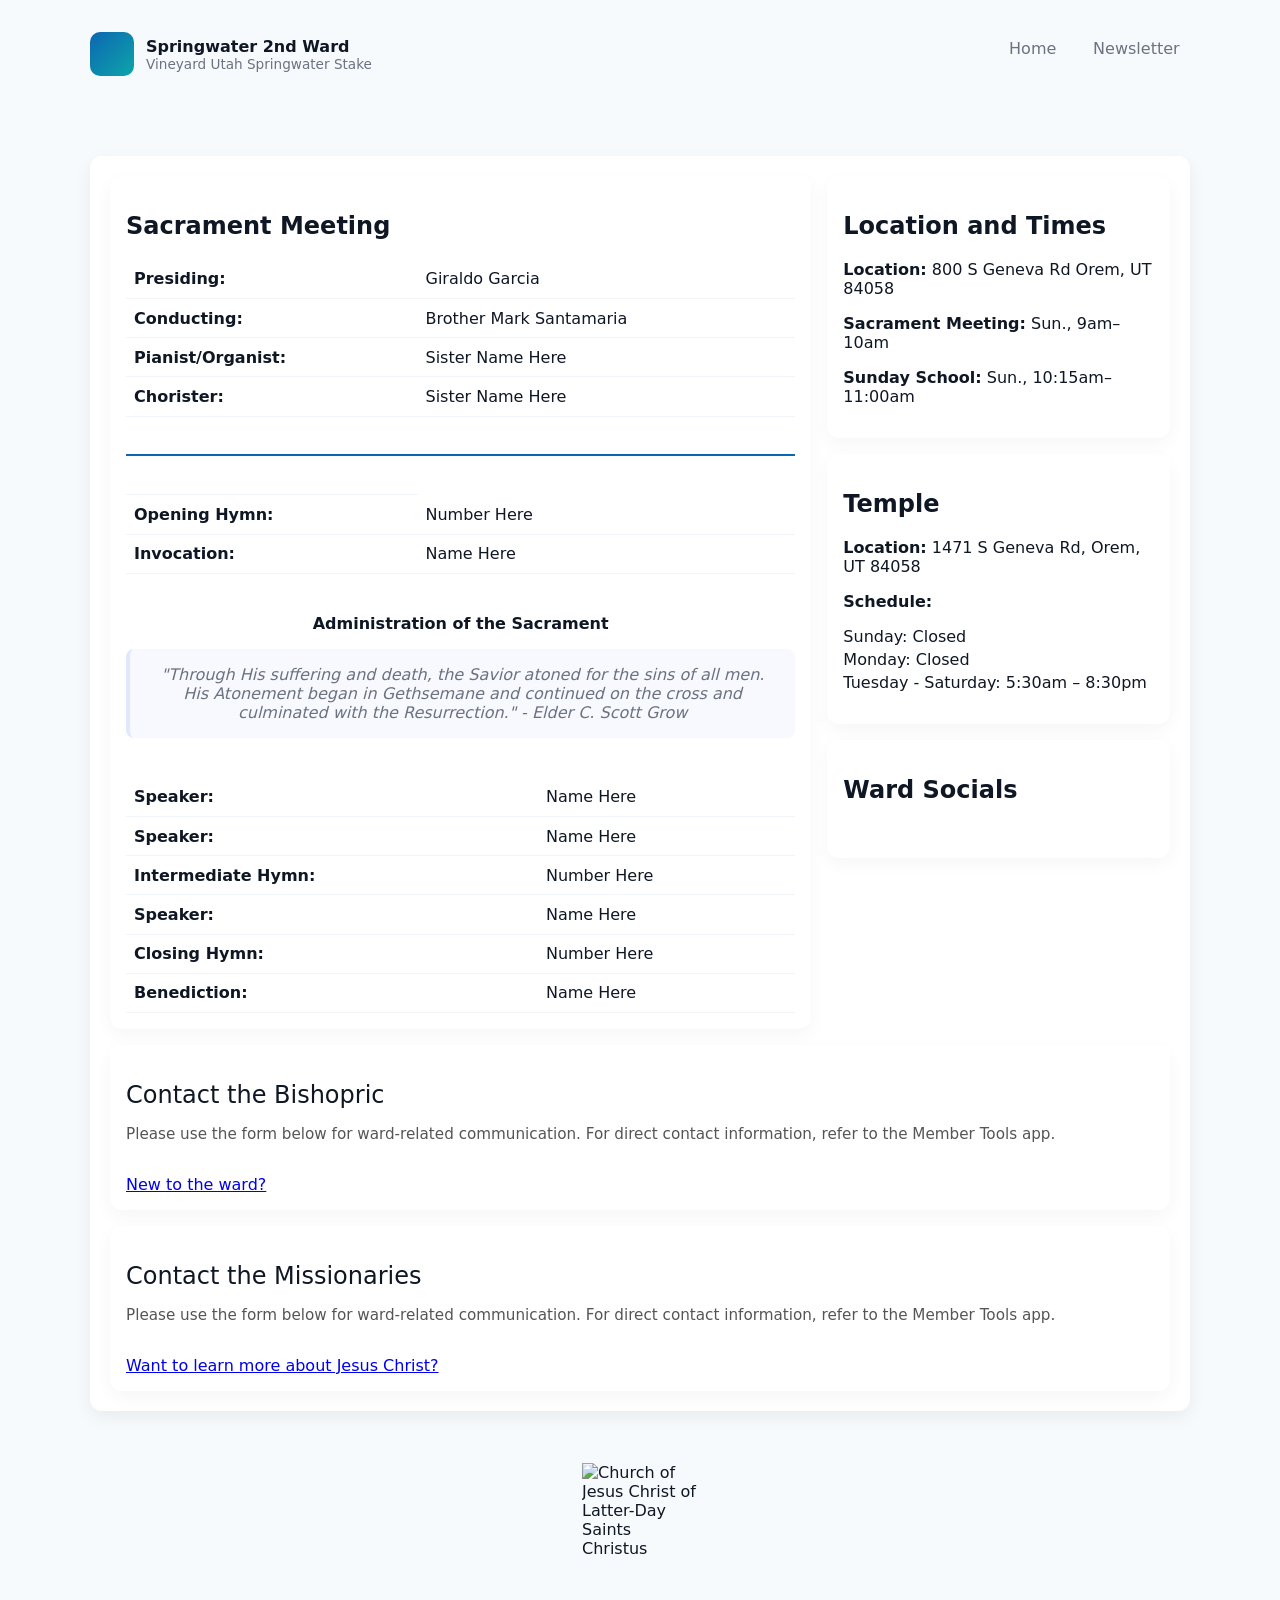
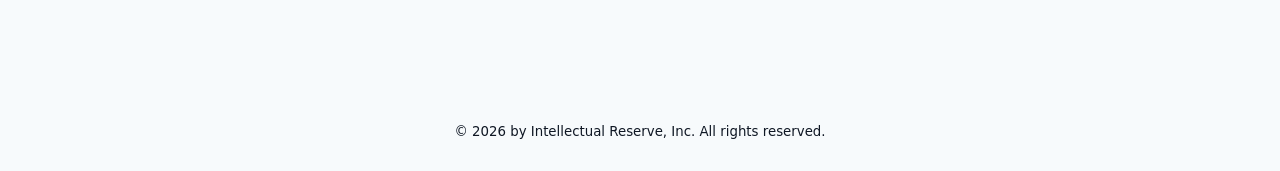
==== index.html @ 12792d0a "Initial Commit" ====
<!doctype html>
<html lang="en">

<head>
  <meta charset="utf-8" />
  <meta name="viewport" content="width=device-width,initial-scale=1" />
  <title>Ward Website — Programs</title>
  <meta name="description" content="Ward Program" />
  <link rel="stylesheet" href="styles.css" />
  <script src="https://kit.fontawesome.com/2ba85fff21.js" crossorigin="anonymous"></script>
</head>

<body>
  <main class="container" role="main">
    <header>
      <a class="brand" href="/springwater-second/index.html">
        <div class="logo" aria-hidden="true">
          <i class="fas fa-place-of-worship fa-lg"></i>
        </div>
        <div>
          <div class="bold">Springwater 2nd Ward</div>
          <div class="sub-head-text">Vineyard Utah Springwater Stake</div>
        </div>
      </a>

      <nav aria-label="Primary navigation">
        <a href="/springwater-second/index.html" aria-current="page">Home</a>
        <a href="/springwater-second/newsletter.html">Newsletter</a>
      </nav>
    </header>

    <section class="hero" aria-labelledby="hero-title">
      <div class="grid">
        <div class="col-2 col-8">
          <section class="card" aria-labelledby="schedule-title">
            <h2>Sacrament Meeting</h2>
            <table aria-describedby="itenery-desc">
              <tbody>
                <tr>
                  <td class="bold">Presiding:</td>
                  <td>Giraldo Garcia</td>
                </tr>
                <tr>
                  <td class="bold">Conducting:</td>
                  <td>Brother Mark Santamaria</td>
                </tr>
                <tr>
                  <td class="bold">Pianist/Organist:</td>
                  <td>Sister Name Here</td>
                </tr>
                <tr>
                  <td class="bold margin-bottom-20">Chorister:</td>
                  <td>Sister Name Here</td>
                </tr>
                <tr>
                  <td>&nbsp;</td>
                </tr>
                <tr class="border-bottom"></tr>
                <tr>
                  <td>&nbsp;</td>
                </tr>
                <tr>
                  <td class="bold">Opening Hymn:</td>
                  <td>Number Here</td>
                </tr>
                <tr>
                  <td class="bold">Invocation:</td>
                  <td>Name Here</td>
                </tr>
              </tbody>
            </table>
            <p class="bold text-center margin-top-40">Administration of the Sacrament</p>
            <p class="quote text-center margin-bottom-40">
              "Through His suffering and death, the Savior atoned for
              the sins of all men. His Atonement began in Gethsemane and
              continued on the cross and culminated with the
              Resurrection." - Elder C. Scott Grow
            </p>
            <table aria-describedby="itenery-desc">
              <tbody>
                <tr>
                  <td class="bold">Speaker:</td>
                  <td>Name Here</td>
                </tr>
                <tr>
                  <td class="bold">Speaker:</td>
                  <td>Name Here</td>
                </tr>
                <tr>
                  <td class="bold">Intermediate Hymn:</td>
                  <td>Number Here</td>
                </tr>
                <tr>
                  <td class="bold">Speaker:</td>
                  <td>Name Here</td>
                </tr>
                <tr>
                  <td class="bold">Closing Hymn:</td>
                  <td>Number Here</td>
                </tr>
                <tr>
                  <td class="bold">Benediction:</td>
                  <td>Name Here</td>
                </tr>
              </tbody>
            </table>
          </section>
        </div>

        <aside class="col-1 col-4">
          <section class="card" aria-labelledby="about-title">
            <h2>Location and Times</h2>
            <p class="margin-top-4">
              <strong>Location:</strong> 800 S Geneva Rd Orem, UT 84058
            </p>
            <p class="margin-top-8">
              <strong>Sacrament Meeting:</strong> Sun., 9am–10am
            </p>
            <p class="margin-top-8">
              <strong>Sunday School:</strong> Sun., 10:15am–11:00am
            </p>
          </section>
          <section class="card margin-top-16" aria-labelledby="about-title">
            <h2>Temple</h2>
            <p class="margin-top-4">
              <strong>Location:</strong> 1471 S Geneva Rd, Orem, UT 84058
            </p>
            <p class="margin-top-8">
              <strong>Schedule:</strong>
            <ul class="list-style-none">
              <li class="margin-top-4">Sunday: Closed</li>
              <li class="margin-top-4">Monday: Closed</li>
              <li class="margin-top-4">Tuesday - Saturday: 5:30am – 8:30pm</li>
            </ul>
            </p>
          </section>
          <section class="card col-1 col-4 margin-top-16" aria-labelledby="about-title">
            <h2>Ward Socials</h2>
            <div class="display flex">
              <a class="margin-8 facebook" href="https://www.facebook.com" target="_blank" rel="noopener"><i
                  class="fa-brands fa-square-facebook fa-2x"></i></a>
              <a class="margin-8 instagram" href="https://www.instagram.com" target="_blank" rel="noopener"><i
                  class="fa-brands fa-square-instagram fa-2x"></i></a>
            </div>
          </section>
        </aside>
        <section class="card contact-section col-3 col-12" aria-labelledby="contact-missionaries">
          <div class="container">
            <h2>Contact the Bishopric</h2>
            <p class="contact-description">
              Please use the form below for ward-related communication.
              For direct contact information, refer to the Member Tools app.
            </p>
            <div class="form-wrapper">
              <!-- Replace this iframe src with the official ward Google Form link -->
              <!-- <iframe title="Contact Bishopric"
                src="https://forms.gle/CwHqQdtgkZvZw27q7"
                width="640" height="1038" frameborder="0" marginheight="0" marginwidth="0">Loading…</iframe> -->
                <a href="https://forms.gle/CwHqQdtgkZvZw27q7" target="_blank" rel="noopener">New to the ward?</a>
            </div>
        </section><section class="card contact-section col-3 col-12" aria-labelledby="contact-missionaries">
          <div class="container">
            <h2>Contact the Missionaries</h2>
            <p class="contact-description">
              Please use the form below for ward-related communication.
              For direct contact information, refer to the Member Tools app.
            </p>
            <div class="form-wrapper">
              <!-- Replace this iframe src with the official ward Google Form link -->
              <!-- <iframe
                src="https://forms.gle/y6xh6jNH6sEqfmrf6"
                width="640" height="966" frameborder="0" marginheight="0" marginwidth="0">Loading…</iframe> -->
                <a href="https://forms.gle/y6xh6jNH6sEqfmrf6" target="_blank" rel="noopener">Want to learn more about Jesus Christ?</a>
            </div>
        </section>
        </aside>
      </div>
    </section>

    <footer class="display-flex flex-column align-items-center">
      <img class="christus-img"
        src="https://www.churchofjesuschrist.org/imgs/0fd2691a8a019111765601085628ed5183d2c812/full/200%2C/0/default"
        alt="Church of Jesus Christ of Latter-Day Saints Christus" />
      <small>&copy; <span id="year"></span> by Intellectual Reserve, Inc. All
        rights reserved.</small>
    </footer>
  </main>

  <script src="main.js"></script>
</body>

</html>
---- styles.css ----
:root {
  --brand: #0b67b2;
  --muted: #6b7280;
  --bg: #f7fafc;
  --card: #ffffff;
  --radius: 12px;
  --max: 1100px;
  --gap: 1.25rem;
  font-family:
    Inter,
    system-ui,
    -apple-system,
    "Segoe UI",
    Roboto,
    "Helvetica Neue",
    Arial;
}

* {
  box-sizing: border-box;
}

html,
body {
  height: 100%;
}

body {
  margin: 0;
  background: var(--bg);
  color: #0f1724;
  -webkit-font-smoothing: antialiased;
  -moz-osx-font-smoothing: grayscale;
  padding-top: 2rem; 
  padding-bottom: 2rem;
  display: flex;
  align-items: flex-start;
  justify-content: center;
}

.container {
  width: 100%;
  max-width: var(--max);
}

header {
  display: flex;
  flex-direction: column;
  align-items: center;
  justify-content: space-between;
  gap: var(--gap);
  margin-bottom: 5rem;
}

.sub-head-text {
  color: var(--muted);
  font-size: 0.85rem;
}

.brand {
  display: flex;
  align-items: center;
  gap: 0.75rem;
  text-decoration: none;
  color: inherit;
}

.logo {
  width: 44px;
  height: 44px;
  border-radius: 10px;
  background: linear-gradient(135deg, var(--brand), #0ea5a9);
  display: flex;
  align-items: center;
  justify-content: center;
  color: #ffffff;
  font-weight: 700;
  font-size: 1.05rem;
}

nav {
  display: flex;
  gap: 1rem;
  align-items: center;
}

nav a {
  color: var(--muted);
  text-decoration: none;
  padding: 0.45rem 0.65rem;
  border-radius: 8px;
}

nav a:hover {
  background: #eef2ff;
  color: var(--brand);
}

.hero {
  background: var(--card);
  padding: 1.25rem;
  border-radius: var(--radius);
  box-shadow: 0 6px 18px rgba(3, 7, 18, 0.06);
  display: flex;
  flex-direction: column;
  gap: 1rem;
  margin-bottom: 1.25rem;
}

.hero-top {
  display: flex;
  align-items: center;
  justify-content: space-between;
  gap: var(--gap);
}

.title {
  font-size: 1.3rem;
  font-weight: 700;
  margin: 0;
}

.lead {
  color: var(--muted);
  margin: 0;
}

.grid {
  display: grid;
  gap: var(--gap);
  grid-template-columns: 1fr;
}

.news-grid {
  display: grid;
  gap: var(--gap);
  grid-template-columns: 1fr;
}

section.card {
  background: var(--card);
  padding: 1rem;
  border-radius: 12px;
  box-shadow: 0 6px 18px rgba(3, 7, 18, 0.04);
}

.programs {
  display: grid;
  grid-template-columns: repeat(auto-fit, minmax(220px, 1fr));
  gap: 1rem;
}

.program {
  padding: 1rem;
  border-radius: 10px;
  background: linear-gradient(180deg, #fff, #fbfdff);
  border: 1px solid #eef2ff;
}

.program h3 {
  margin: 0 0 0.5rem 0;
}

.program p {
  margin: 0;
  color: var(--muted);
  font-size: 0.95rem;
}

table {
  width: 100%;
  border-collapse: collapse;
}

th,
td {
  padding: 0.6rem 0.5rem;
  text-align: left;
  border-bottom: 1px solid #f1f5f9;
}

th {
  font-weight: 600;
  color: var(--muted);
}

.cta {
  display: inline-flex;
  gap: 0.5rem;
  align-items: center;
  background: var(--brand);
  color: white;
  padding: 0.5rem 0.75rem;
  border-radius: 8px;
  text-decoration: none;
}

footer {
  position: relative;
  bottom: 0;
  left: 0;
  width: 100%;
  padding: 2rem;
}

form {
  display: flex;
  flex-direction: column;
  gap: 0.5rem;
}

input,
textarea,
select {
  padding: 0.6rem 0.65rem;
  border-radius: 8px;
  border: 1px solid #e6eef8;
  background: white;
  font: inherit;
}

button {
  cursor: pointer;
  border: 0;
  background: var(--brand);
  color: white;
  padding: 0.6rem 0.85rem;
  border-radius: 8px;
}

.bold {
  font-weight: 700;
}

.font-weight-500 {
  font-weight: 500;
}

.display-flex {
  display: flex;
}

.flex-column {
  flex-direction: column;
}

.flex-col-row {
  display: flex;
  flex-direction: column;
}

.align-items-center {
  align-items: center;
}

.margin-4 {
  margin: 4px;
}

.margin-top-4 {
  margin-top: 4px;
}

.margin-left-4 {
  margin-left: 4px;
}

.margin-bottom-4 {
  margin-bottom: 4px;
}

.margin-right-4 {
  margin-right: 4px;
}

.padding-4 {
  padding: 4px;
}

.padding-top-4 {
  padding-top: 4px;
}

.padding-left-4 {
  padding-left: 4px;
}

.padding-bottom-4 {
  padding-bottom: 4px;
}

.padding-right-4 {
  padding-right: 4px;
}

.margin-8 {
  margin: 8px;
}

.margin-top-8 {
  margin-top: 8px;
}

.margin-left-8 {
  margin-left: 8px;
}

.margin-bottom-8 {
  margin-bottom: 8px;
}

.margin-right-8 {
  margin-right: 8px;
}

.padding-8 {
  padding: 8px;
}

.padding-top-8 {
  padding-top: 8px;
}

.padding-left-8 {
  padding-left: 8px;
}

.padding-bottom-8 {
  padding-bottom: 8px;
}

.padding-right-8 {
  padding-right: 8px;
}

.margin-16 {
  margin: 16px;
}

.margin-top-16 {
  margin-top: 16px;
}

.margin-left-16 {
  margin-left: 16px;
}

.margin-bottom-16 {
  margin-bottom: 16px;
}

.margin-right-16 {
  margin-right: 16px;
}

.padding-16 {
  padding: 16px;
}

.padding-top-16 {
  padding-top: 16px;
}

.padding-left-16 {
  padding-left: 16px;
}

.padding-bottom-16 {
  padding-bottom: 16px;
}

.padding-right-16 {
  padding-right: 16px;
}

.margin-20 {
  margin: 20px;
}

.margin-top-20 {
  margin-top: 20px;
}

.margin-left-20 {
  margin-left: 20px;
}

.margin-bottom-20 {
  margin-bottom: 20px;
}

.margin-right-20 {
  margin-right: 20px;
}

.padding-20 {
  padding: 20px;
}

.padding-top-20 {
  padding-top: 20px;
}

.padding-left-20 {
  padding-left: 20px;
}

.padding-bottom-20 {
  padding-bottom: 20px;
}

.padding-right-20 {
  padding-right: 20px;
}

.margin-40 {
  margin: 40px;
}

.margin-top-40 {
  margin-top: 40px;
}

.margin-left-40 {
  margin-left: 40px;
}

.margin-bottom-40 {
  margin-bottom: 40px;
}

.margin-right-40 {
  margin-right: 40px;
}

.padding-40 {
  padding: 40px;
}

.padding-top-40 {
  padding-top: 40px;
}

.padding-left-40 {
  padding-left: 40px;
}

.padding-bottom-40 {
  padding-bottom: 40px;
}

.padding-right-40 {
  padding-right: 40px;
}

.text-center {
  text-align: center;
}

.border-bottom {
  border-bottom: 2px solid #0b67b2;
}

.quote {
  font-style: italic;
  color: var(--muted);
  padding: 1rem;
  border-left: 4px solid #e0e7ff;
  background: #f8f9fe;
  border-radius: 8px;
}

.list-style-none {
  list-style: none;
  padding: 0;
  margin: 0;
}

.facebook {
  color: #1877f2;
}

.instagram {
  color: #e4405f;
}

.christus-img {
  width: 116px;
  height: 229px;
  margin-bottom: 2rem;
}

.hide-small-screen {
  display: none;
}

.contact-section {
  padding: 4rem 1.5rem;
  background-color: #f9f9f9;
}

.contact-section h2 {
  font-weight: 500;
  margin-bottom: 1rem;
}

.contact-description {
  color: #555;
  margin-bottom: 2rem;
  font-size: 0.95rem;
}

.form-wrapper iframe {
  width: 100%;
  height: 750px;
  border: none;
}

@media screen and (min-width: 768px) {
  body {
    padding: 2rem;
  }

  .grid {
    grid-template-columns: repeat(3, 1fr);
  }

   .news-grid {
    grid-template-columns: repeat(4, 1fr);
  }

  .col-med-4 {
    grid-column: span 4;
  }

  .col-3 {
    grid-column: span 3;
  }

  .col-2 {
    grid-column: span 2;
  }

  .col-1 {
    grid-column: span 1;
  }

  .flex-col-row {
    flex-direction: row;
  }

  header {
    flex-direction: row;
    align-items: flex-start;
    gap: 0.75rem;
  }

  .hide-small-screen {
    display: table-row;
  }

  .hide-big-screen {
    display: none;
  }
}

@media screen and (min-width: 1200px) {
  .grid {
    display: grid;
    grid-template-columns: repeat(12, 1fr);
    gap: 1rem;
  }

  .news-grid {
    display: grid;
    grid-template-columns: repeat(12, 1fr);
    gap: 1rem;
  }

  .col-12 {
    grid-column: span 12;
  }

  .col-8 {
    grid-column: span 8;
  }

  .col-6 {
    grid-column: span 6;
  }

  .col-4 {
    grid-column: span 4;
  }
}
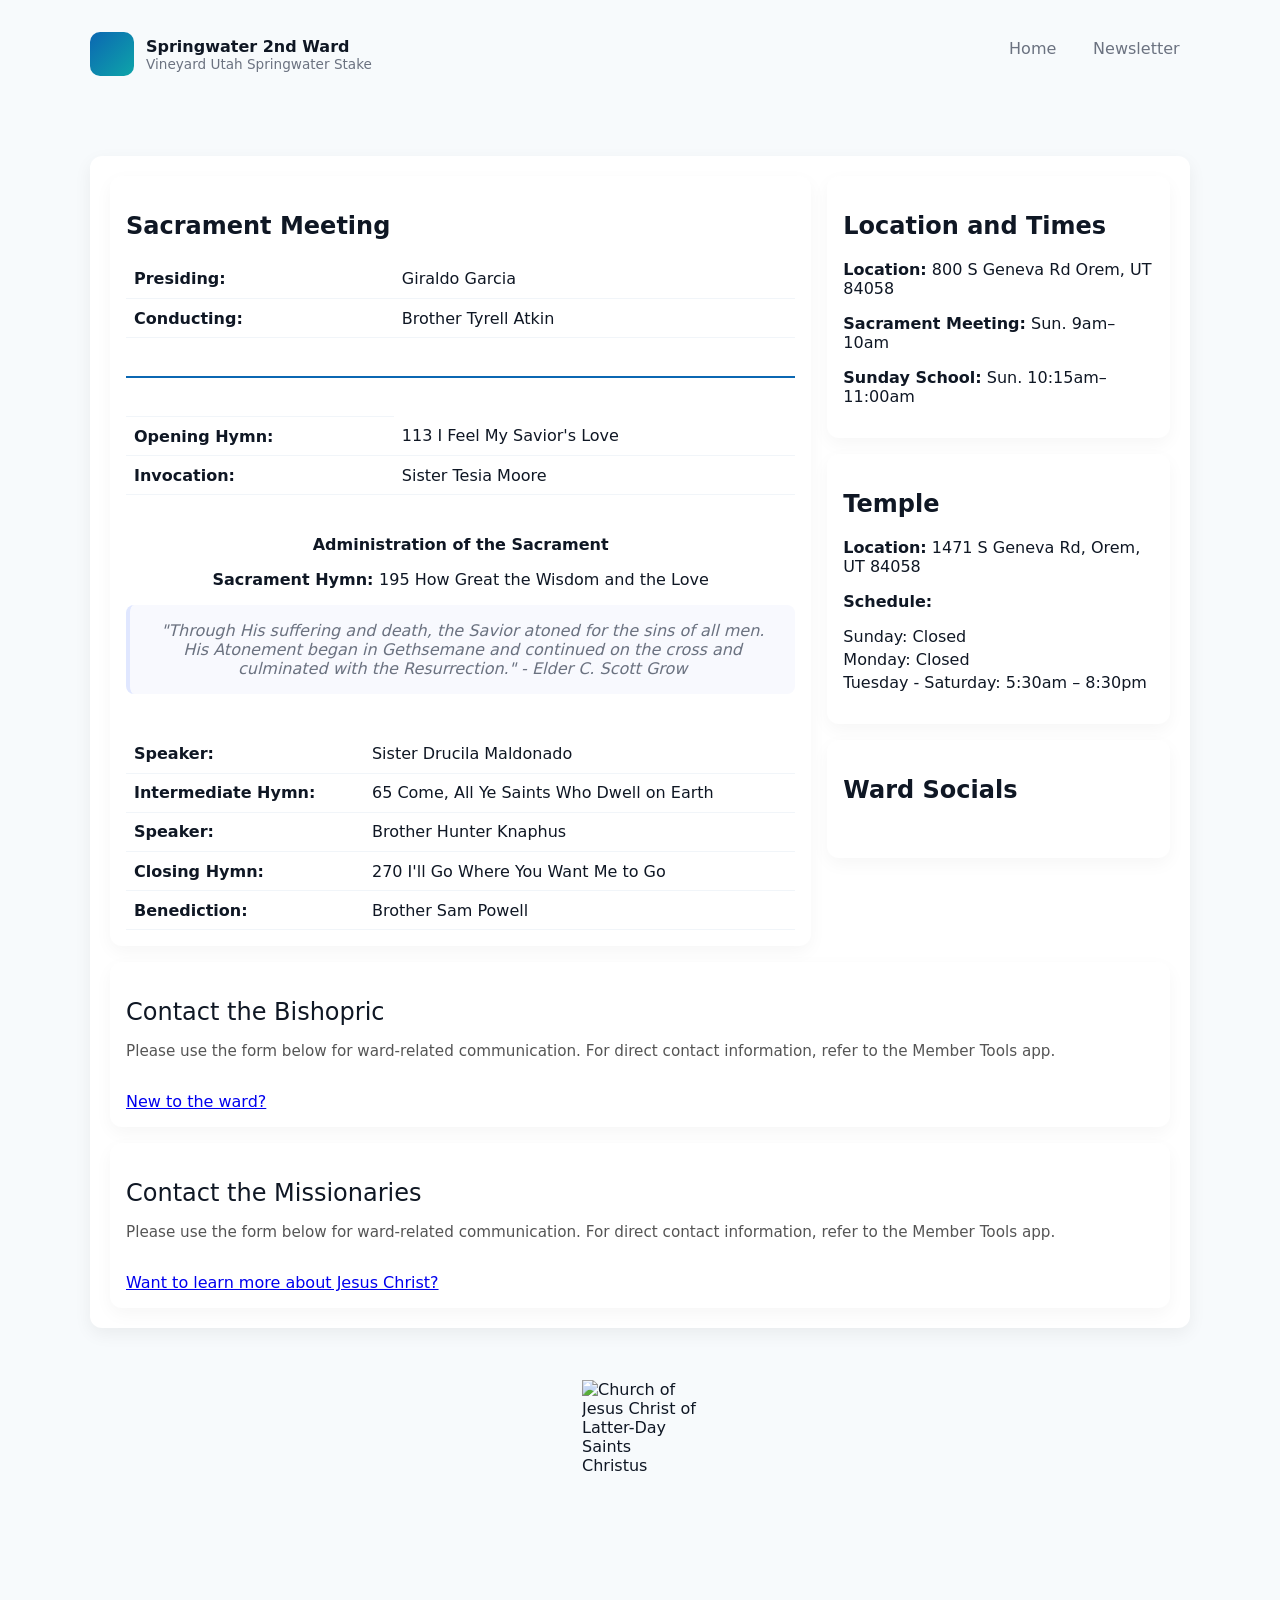
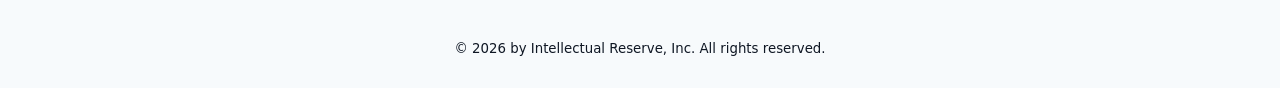
==== commit af7d58ae: "Updated for 05/24/2026" ====
--- a/index.html
+++ b/index.html
@@ -13,7 +13,7 @@
 <body>
   <main class="container" role="main">
     <header>
-      <a class="brand" href="/springwater-second/index.html">
+      <a class="brand" href="/ward-website/index.html">
         <div class="logo" aria-hidden="true">
           <i class="fas fa-place-of-worship fa-lg"></i>
         </div>
@@ -24,8 +24,8 @@
       </a>
 
       <nav aria-label="Primary navigation">
-        <a href="/springwater-second/index.html" aria-current="page">Home</a>
-        <a href="/springwater-second/newsletter.html">Newsletter</a>
+        <a href="/ward-website/index.html" aria-current="page">Home</a>
+        <a href="/ward-website/newsletter.html">Newsletter</a>
       </nav>
     </header>
 
@@ -42,15 +42,7 @@
                 </tr>
                 <tr>
                   <td class="bold">Conducting:</td>
-                  <td>Brother Mark Santamaria</td>
-                </tr>
-                <tr>
-                  <td class="bold">Pianist/Organist:</td>
-                  <td>Sister Name Here</td>
-                </tr>
-                <tr>
-                  <td class="bold margin-bottom-20">Chorister:</td>
-                  <td>Sister Name Here</td>
+                  <td>Brother Tyrell Atkin</td>
                 </tr>
                 <tr>
                   <td>&nbsp;</td>
@@ -61,15 +53,16 @@
                 </tr>
                 <tr>
                   <td class="bold">Opening Hymn:</td>
-                  <td>Number Here</td>
+                  <td>113 I Feel My Savior's Love</td>
                 </tr>
                 <tr>
                   <td class="bold">Invocation:</td>
-                  <td>Name Here</td>
+                  <td>Sister Tesia Moore</td>
                 </tr>
               </tbody>
             </table>
             <p class="bold text-center margin-top-40">Administration of the Sacrament</p>
+            <p class="bold text-center">Sacrament Hymn: <span class="font-weight-400">195 How Great the Wisdom and the Love</span></p>
             <p class="quote text-center margin-bottom-40">
               "Through His suffering and death, the Savior atoned for
               the sins of all men. His Atonement began in Gethsemane and
@@ -80,27 +73,27 @@
               <tbody>
                 <tr>
                   <td class="bold">Speaker:</td>
+                  <td>Sister Drucila Maldonado</td>
+                </tr>
+                <!-- <tr>
+                  <td class="bold">Speaker:</td>
                   <td>Name Here</td>
+                </tr> -->
+                <tr>
+                  <td class="bold">Intermediate Hymn:</td>
+                  <td>65 Come, All Ye Saints Who Dwell on Earth</td>
                 </tr>
                 <tr>
                   <td class="bold">Speaker:</td>
-                  <td>Name Here</td>
-                </tr>
-                <tr>
-                  <td class="bold">Intermediate Hymn:</td>
-                  <td>Number Here</td>
-                </tr>
-                <tr>
-                  <td class="bold">Speaker:</td>
-                  <td>Name Here</td>
+                  <td>Brother Hunter Knaphus</td>
                 </tr>
                 <tr>
                   <td class="bold">Closing Hymn:</td>
-                  <td>Number Here</td>
+                  <td>270 I'll Go Where You Want Me to Go</td>
                 </tr>
                 <tr>
                   <td class="bold">Benediction:</td>
-                  <td>Name Here</td>
+                  <td>Brother Sam Powell</td>
                 </tr>
               </tbody>
             </table>
@@ -114,10 +107,10 @@
               <strong>Location:</strong> 800 S Geneva Rd Orem, UT 84058
             </p>
             <p class="margin-top-8">
-              <strong>Sacrament Meeting:</strong> Sun., 9am–10am
+              <strong>Sacrament Meeting:</strong> Sun. 9am–10am
             </p>
             <p class="margin-top-8">
-              <strong>Sunday School:</strong> Sun., 10:15am–11:00am
+              <strong>Sunday School:</strong> Sun. 10:15am–11:00am
             </p>
           </section>
           <section class="card margin-top-16" aria-labelledby="about-title">
--- a/styles.css
+++ b/styles.css
@@ -236,6 +236,10 @@
   font-weight: 500;
 }
 
+.font-weight-400 {
+  font-weight: 400;
+}
+
 .display-flex {
   display: flex;
 }
